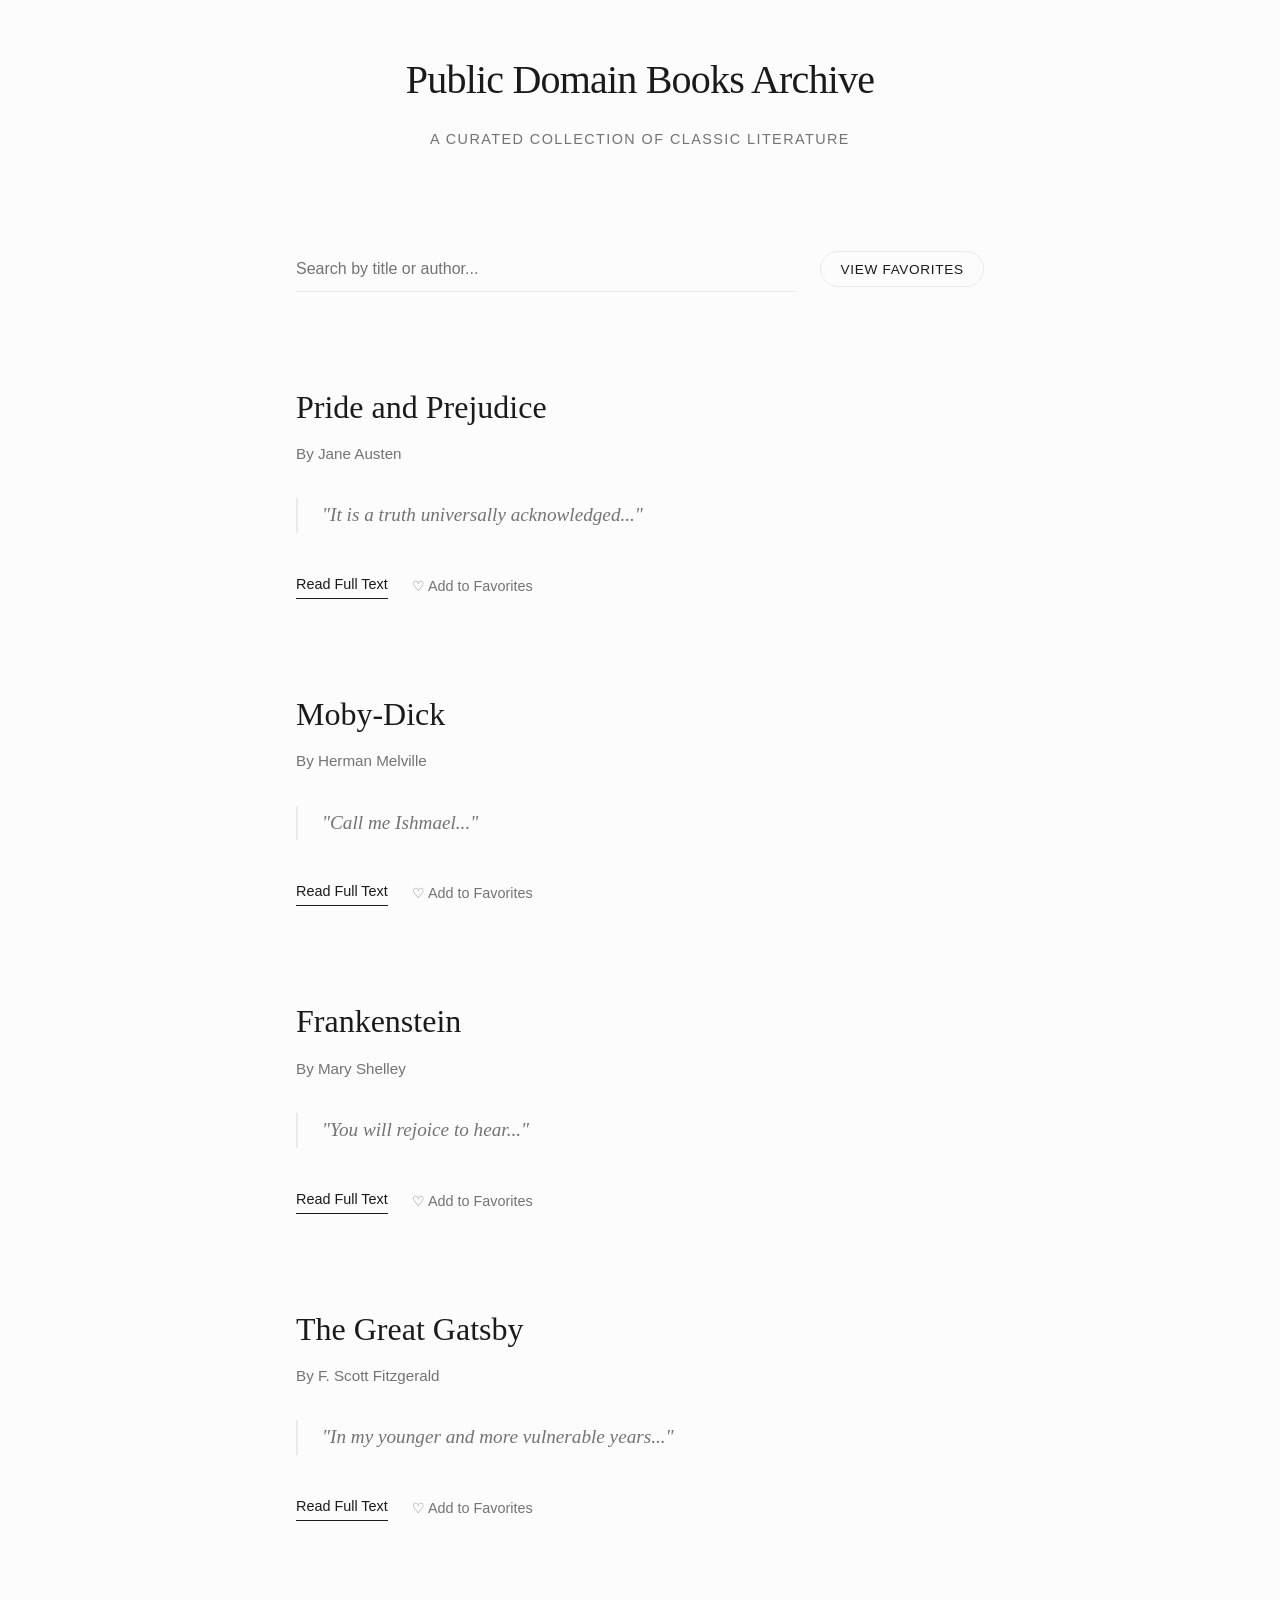
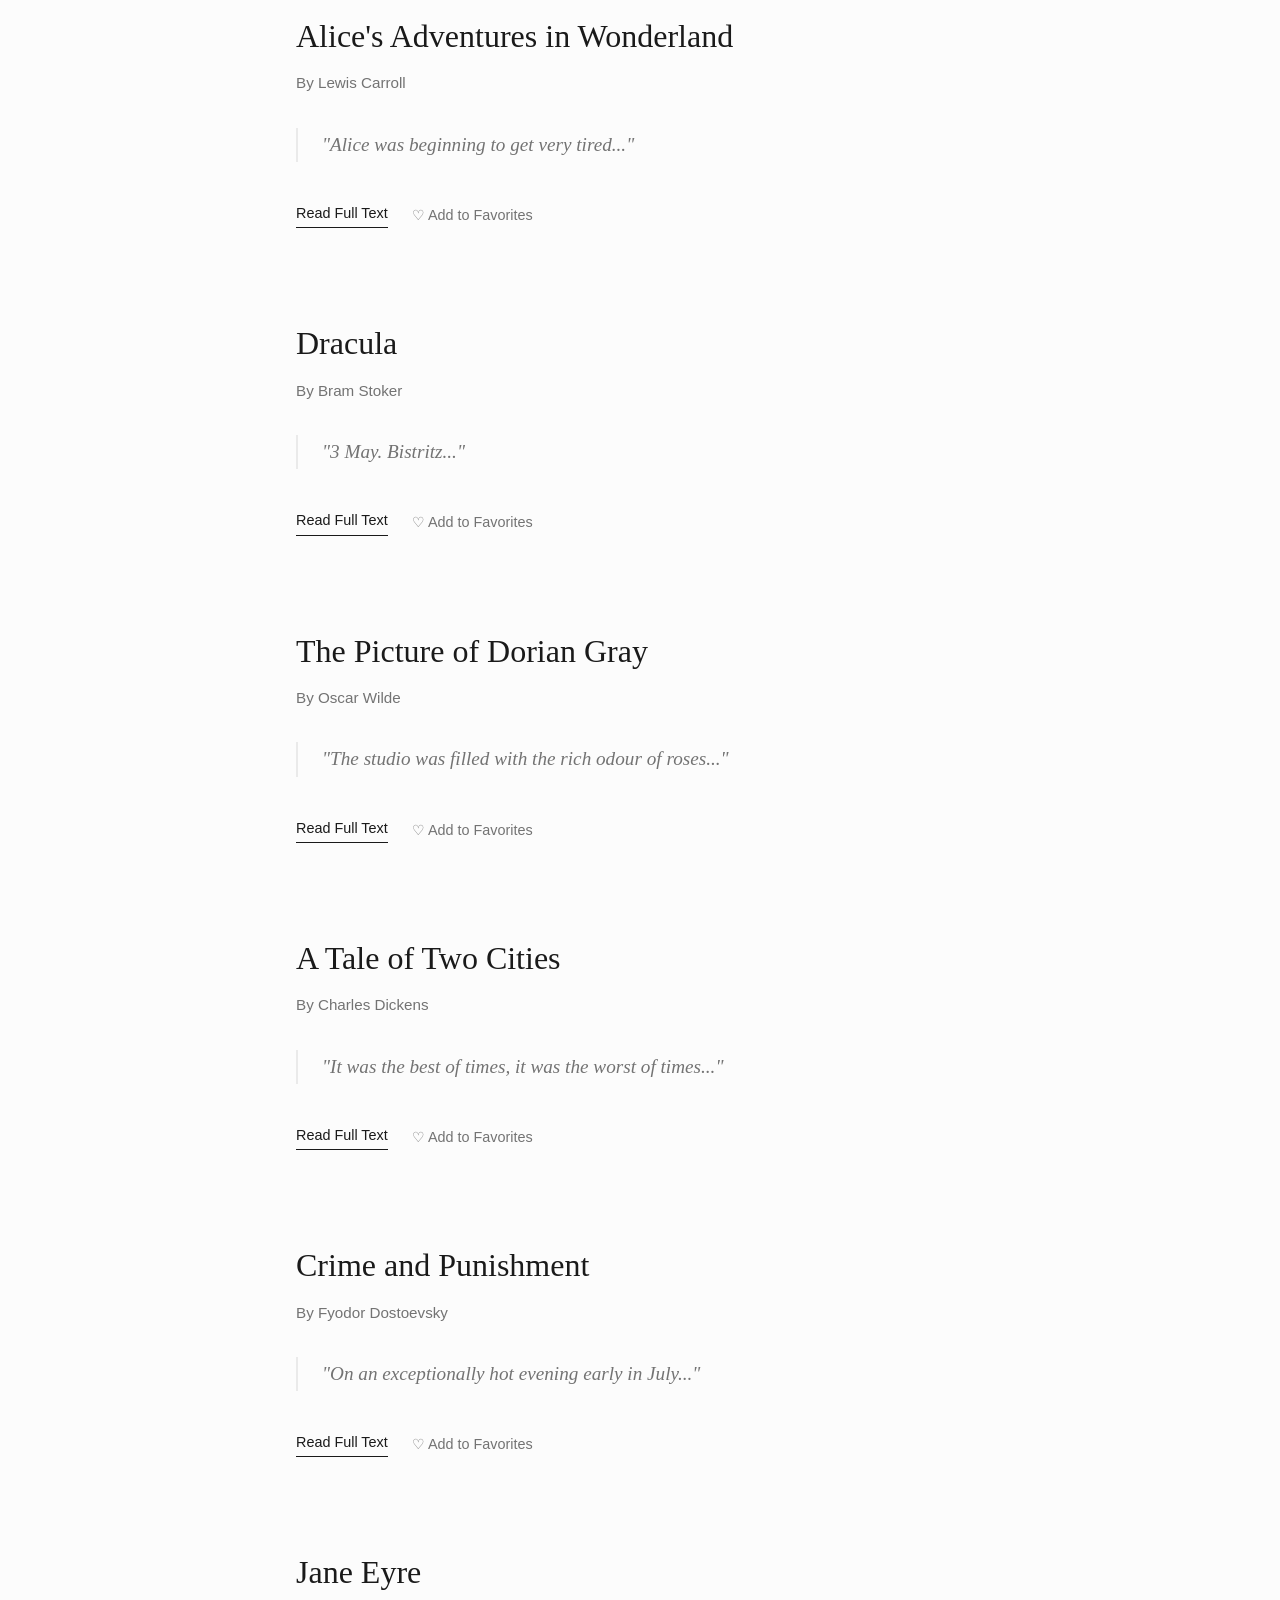
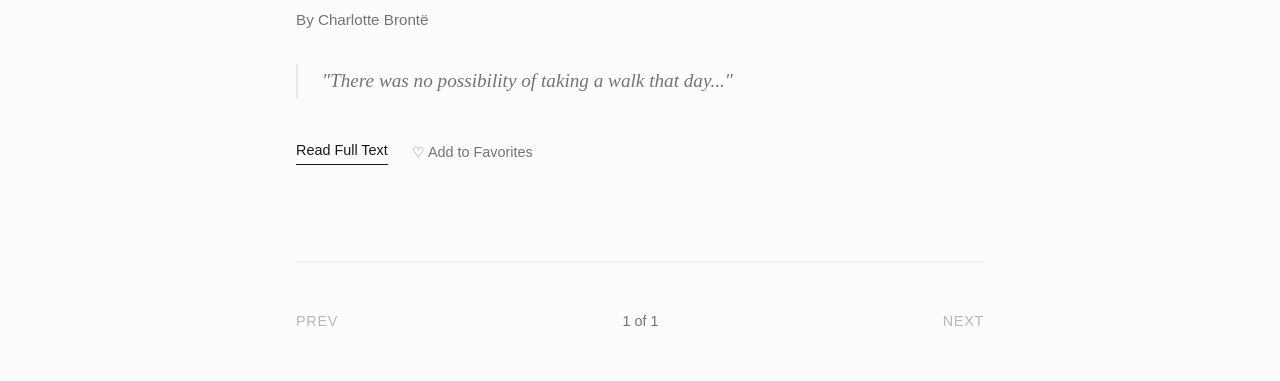
==== index.html @ 3e52eeb2 "update" ====
<!DOCTYPE html>
<html lang="en">

<head>
  <meta charset="UTF-8">
  <meta name="viewport" content="width=device-width, initial-scale=1.0">
  <title>Public Domain Books Archive</title>
  <style>
    /* --- CSS VARIABLES & MINIMALIST PALETTE --- */
    :root {
      --color-bg: #fcfcfc;
      --color-text: #1a1a1a;
      --color-text-muted: #737373;
      --color-accent: #8b0000;
      /* Minimalist deep crimson */
      --color-border: #eaeaea;

      --font-sans: -apple-system, BlinkMacSystemFont, "Segoe UI", Roboto, Helvetica, Arial, sans-serif;
      --font-serif: "Georgia", "Times New Roman", serif;

      --spacing-base: 1rem;
      --spacing-lg: 3rem;
      --spacing-xl: 6rem;
    }

    /* --- GLOBAL RESET & TYPOGRAPHY --- */
    * {
      box-sizing: border-box;
      margin: 0;
      padding: 0;
    }

    body {
      background-color: var(--color-bg);
      color: var(--color-text);
      font-family: var(--font-sans);
      line-height: 1.6;
      -webkit-font-smoothing: antialiased;
      -moz-osx-font-smoothing: grayscale;
    }

    /* --- LAYOUT & WHITESPACE --- */
    .container {
      max-width: 720px;
      margin: 0 auto;
      padding: var(--spacing-lg) var(--spacing-base);
    }

    /* --- HEADER --- */
    header {
      margin-bottom: var(--spacing-xl);
      text-align: center;
    }

    h1 {
      font-family: var(--font-serif);
      font-size: 2.5rem;
      font-weight: normal;
      letter-spacing: -0.02em;
      margin-bottom: var(--spacing-base);
    }

    .subtitle {
      font-size: 0.9rem;
      color: var(--color-text-muted);
      text-transform: uppercase;
      letter-spacing: 0.1em;
      padding: 0 1.4rem;
    }

    /* --- CONTROLS (SEARCH & FILTER) --- */
    .controls {
      display: flex;
      flex-direction: column;
      gap: 1.5rem;
      margin-bottom: var(--spacing-xl);
    }

    @media(min-width: 600px) {
      .controls {
        flex-direction: row;
        align-items: center;
        justify-content: space-between;
      }
    }

    .search-wrapper {
      flex-grow: 1;
      position: relative;
    }

    input[type="text"] {
      width: 100%;
      padding: 0.8rem 0;
      background: transparent;
      border: none;
      border-bottom: 1px solid var(--color-border);
      font-family: var(--font-sans);
      font-size: 1rem;
      color: var(--color-text);
      transition: border-color 0.3s ease;
    }

    input[type="text"]:focus {
      outline: none;
      border-bottom-color: var(--color-text);
    }

    input[type="text"]::placeholder {
      color: var(--color-text-muted);
    }

    .btn {
      background: transparent;
      border: 1px solid var(--color-border);
      padding: 0.6rem 1.2rem;
      font-family: var(--font-sans);
      font-size: 0.85rem;
      color: var(--color-text);
      cursor: pointer;
      border-radius: 40px;
      transition: all 0.3s ease;
      text-transform: uppercase;
      letter-spacing: 0.05em;
    }

    .btn:hover {
      border-color: var(--color-text);
    }

    .btn.active {
      background-color: var(--color-text);
      color: var(--color-bg);
      border-color: var(--color-text);
    }

    /* --- BOOK LIST --- */
    .book-list {
      display: flex;
      flex-direction: column;
      gap: var(--spacing-xl);
      /* Ample whitespace between items */
      min-height: 50vh;
    }

    .book-card {
      display: flex;
      flex-direction: column;
      gap: 1rem;
    }

    .book-title {
      font-family: var(--font-serif);
      font-size: 2rem;
      font-weight: normal;
      line-height: 1.2;
    }

    .book-author {
      font-size: 0.95rem;
      color: var(--color-text-muted);
    }

    .book-excerpt {
      font-family: var(--font-serif);
      font-size: 1.2rem;
      line-height: 1.8;
      color: var(--color-text-muted);
      font-style: italic;
      border-left: 2px solid var(--color-border);
      padding-left: 1.5rem;
      margin: 1rem 0;
    }

    .book-actions {
      display: flex;
      align-items: center;
      gap: 1.5rem;
      margin-top: 0.5rem;
    }

    .link-read {
      font-family: var(--font-sans);
      font-size: 0.9rem;
      color: var(--color-text);
      text-decoration: none;
      border-bottom: 1px solid var(--color-text);
      padding-bottom: 2px;
      transition: color 0.3s, border-color 0.3s;
    }

    .link-read:hover {
      color: var(--color-accent);
      border-color: var(--color-accent);
    }

    .btn-fav {
      background: none;
      border: none;
      font-size: 0.9rem;
      color: var(--color-text-muted);
      cursor: pointer;
      display: flex;
      align-items: center;
      gap: 0.4rem;
      transition: color 0.3s ease;
    }

    .btn-fav:hover {
      color: var(--color-text);
    }

    .btn-fav.favorited {
      color: var(--color-accent);
    }

    /* --- PAGINATION --- */
    .pagination {
      display: flex;
      justify-content: space-between;
      align-items: center;
      margin-top: var(--spacing-xl);
      padding-top: var(--spacing-lg);
      border-top: 1px solid var(--color-border);
      font-family: var(--font-sans);
      font-size: 0.9rem;
      color: var(--color-text-muted);
    }

    .pagination button {
      background: none;
      border: none;
      cursor: pointer;
      color: var(--color-text);
      font-size: 0.9rem;
      text-transform: uppercase;
      letter-spacing: 0.05em;
      transition: opacity 0.3s ease;
    }

    .pagination button:disabled {
      opacity: 0.3;
      cursor: not-allowed;
    }

    /* --- EMPTY STATE --- */
    .empty-state {
      text-align: center;
      font-family: var(--font-serif);
      font-size: 1.2rem;
      color: var(--color-text-muted);
      font-style: italic;
      padding: var(--spacing-lg) 0;
    }
  </style>
</head>

<body>

  <div class="container">
    <header>
      <h1>Public Domain Books Archive</h1>
      <div class="subtitle">A Curated Collection of Classic Literature</div>
    </header>

    <main>
      <div class="controls">
        <div class="search-wrapper">
          <input type="text" id="searchInput" placeholder="Search by title or author..." autocomplete="off">
        </div>
        <button id="toggleFavoritesBtn" class="btn">View Favorites</button>
      </div>

      <div id="bookList" class="book-list">
        <!-- Book content injected via JS -->
      </div>

      <div class="pagination">
        <button id="prevBtn" disabled>Prev</button>
        <span id="pageInfo">1 of 1</span>
        <button id="nextBtn">Next</button>
      </div>
    </main>
  </div>

  <script>
    fetch('data/books.json')
      .then(res => res.json())
      .then(booksData => {
        // everything that used to be inside init() goes here,
        // but now booksData comes from the fetch instead of being hardcoded
        filteredBooks = [...booksData];
        attachEventListeners(booksData);
        render(booksData);
      })
      .catch(() => {
        document.getElementById('bookList').innerHTML =
          '<p class="empty-state">Could not load books.</p>';
      });

    let filteredBooks = [];
    let currentPage = 1;
    const itemsPerPage = 10;
    let showOnlyFavorites = false;

    // favorites is now: [{ id: 1, addedAt: 1234567890 }, ...]
    let favorites = JSON.parse(localStorage.getItem('libraryFavorites')) || [];

    const bookListEl = document.getElementById('bookList');
    const searchInput = document.getElementById('searchInput');
    const toggleFavBtn = document.getElementById('toggleFavoritesBtn');
    const prevBtn = document.getElementById('prevBtn');
    const nextBtn = document.getElementById('nextBtn');
    const pageInfo = document.getElementById('pageInfo');

    function getFavoritesSortedByDate() {
      // Sort favorites array by addedAt descending (newest first)
      const sorted = [...favorites].sort((a, b) => b.addedAt - a.addedAt);
      // Return books in that order
      return sorted
        .map(fav => filteredBooks.find(book => book.id === fav.id))
        .filter(Boolean);
    }

    function isFavorited(id) {
      return favorites.some(f => f.id === id);
    }

    function render() {
      // When viewing favorites, use date-sorted order; otherwise use normal list
      const dataToRender = showOnlyFavorites ?
        getFavoritesSortedByDate() :
        filteredBooks;

      const totalPages = Math.max(1, Math.ceil(dataToRender.length / itemsPerPage));
      if (currentPage > totalPages) currentPage = totalPages;

      const startIndex = (currentPage - 1) * itemsPerPage;
      const currentBooks = dataToRender.slice(startIndex, startIndex + itemsPerPage);

      if (currentBooks.length === 0) {
        bookListEl.innerHTML = '<p class="empty-state">No books found.</p>';
      } else {
        bookListEl.innerHTML = currentBooks.map(book => {
          const isFav = isFavorited(book.id);
          return `
          <article class="book-card">
            <h2 class="book-title">${book.title}</h2>
            <div class="book-author">By ${book.author}</div>
            <p class="book-excerpt">"${book.excerpt}"</p>
            <div class="book-actions">
            <a href="reader.html?id=${book.id}" class="link-read">Read Full Text</a>
              <button class="btn-fav ${isFav ? 'favorited' : ''}" onclick="toggleFavorite(${book.id})">
                ${isFav ? '♥ Favorited' : '♡ Add to Favorites'}
              </button>
            </div>
          </article>
        `;
        }).join('');
      }

      pageInfo.textContent = `${currentPage} of ${totalPages}`;
      prevBtn.disabled = currentPage === 1;
      nextBtn.disabled = currentPage === totalPages || totalPages === 0;
    }

    window.toggleFavorite = function(id) {
      if (isFavorited(id)) {
        favorites = favorites.filter(f => f.id !== id);
      } else {
        favorites.push({ id, addedAt: Date.now() }); // ← timestamp saved here
      }
      localStorage.setItem('libraryFavorites', JSON.stringify(favorites));
      render();
    };

    function attachEventListeners() {
      searchInput.addEventListener('input', (e) => {
        const term = e.target.value.toLowerCase().trim();
        filteredBooks = booksData.filter(book =>
          book.title.toLowerCase().includes(term) ||
          book.author.toLowerCase().includes(term)
        );
        currentPage = 1;
        render();
      });

      toggleFavBtn.addEventListener('click', () => {
        showOnlyFavorites = !showOnlyFavorites;
        toggleFavBtn.classList.toggle('active', showOnlyFavorites);
        toggleFavBtn.textContent = showOnlyFavorites ? 'Show All Books' : 'View Favorites';
        currentPage = 1;
        render();
      });

      prevBtn.addEventListener('click', () => {
        if (currentPage > 1) {
          currentPage--;
          render();
          window.scrollTo({ top: 0, behavior: 'smooth' });
        }
      });

      nextBtn.addEventListener('click', () => {
        const dataToRender = showOnlyFavorites ?
          getFavoritesSortedByDate() :
          filteredBooks;
        const totalPages = Math.ceil(dataToRender.length / itemsPerPage);
        if (currentPage < totalPages) {
          currentPage++;
          render();
          window.scrollTo({ top: 0, behavior: 'smooth' });
        }
      });
    }
  </script>
</body>

</html>
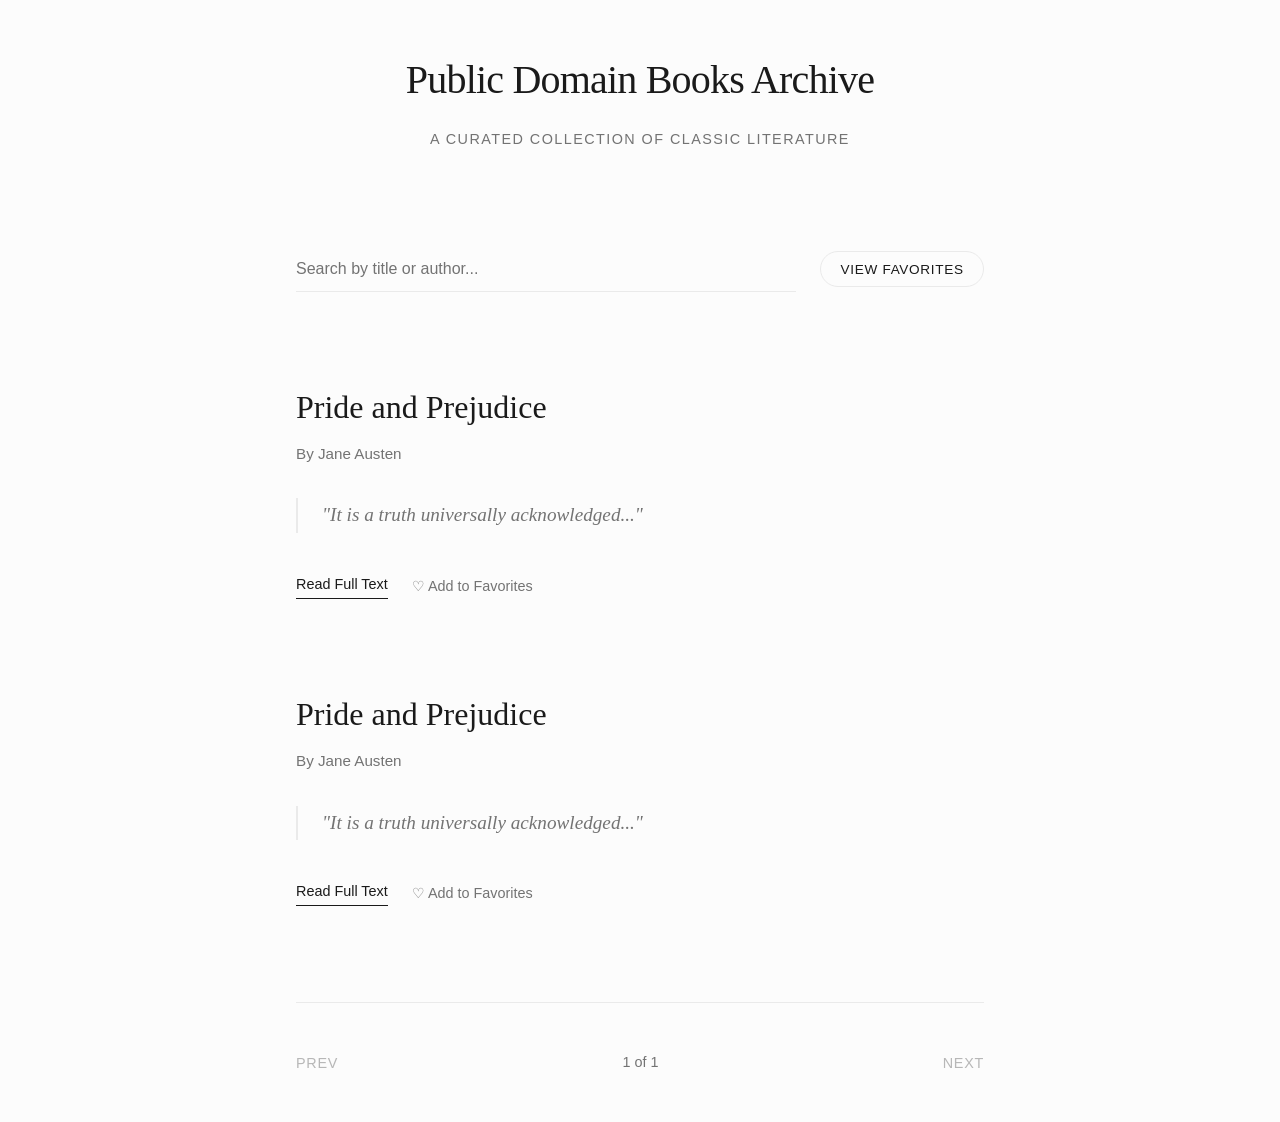
==== commit ea8d20b5: "update" ====
--- a/index.html
+++ b/index.html
@@ -374,7 +374,7 @@
       render();
     };
 
-    function attachEventListeners() {
+    function attachEventListeners(booksData) {
       searchInput.addEventListener('input', (e) => {
         const term = e.target.value.toLowerCase().trim();
         filteredBooks = booksData.filter(book =>
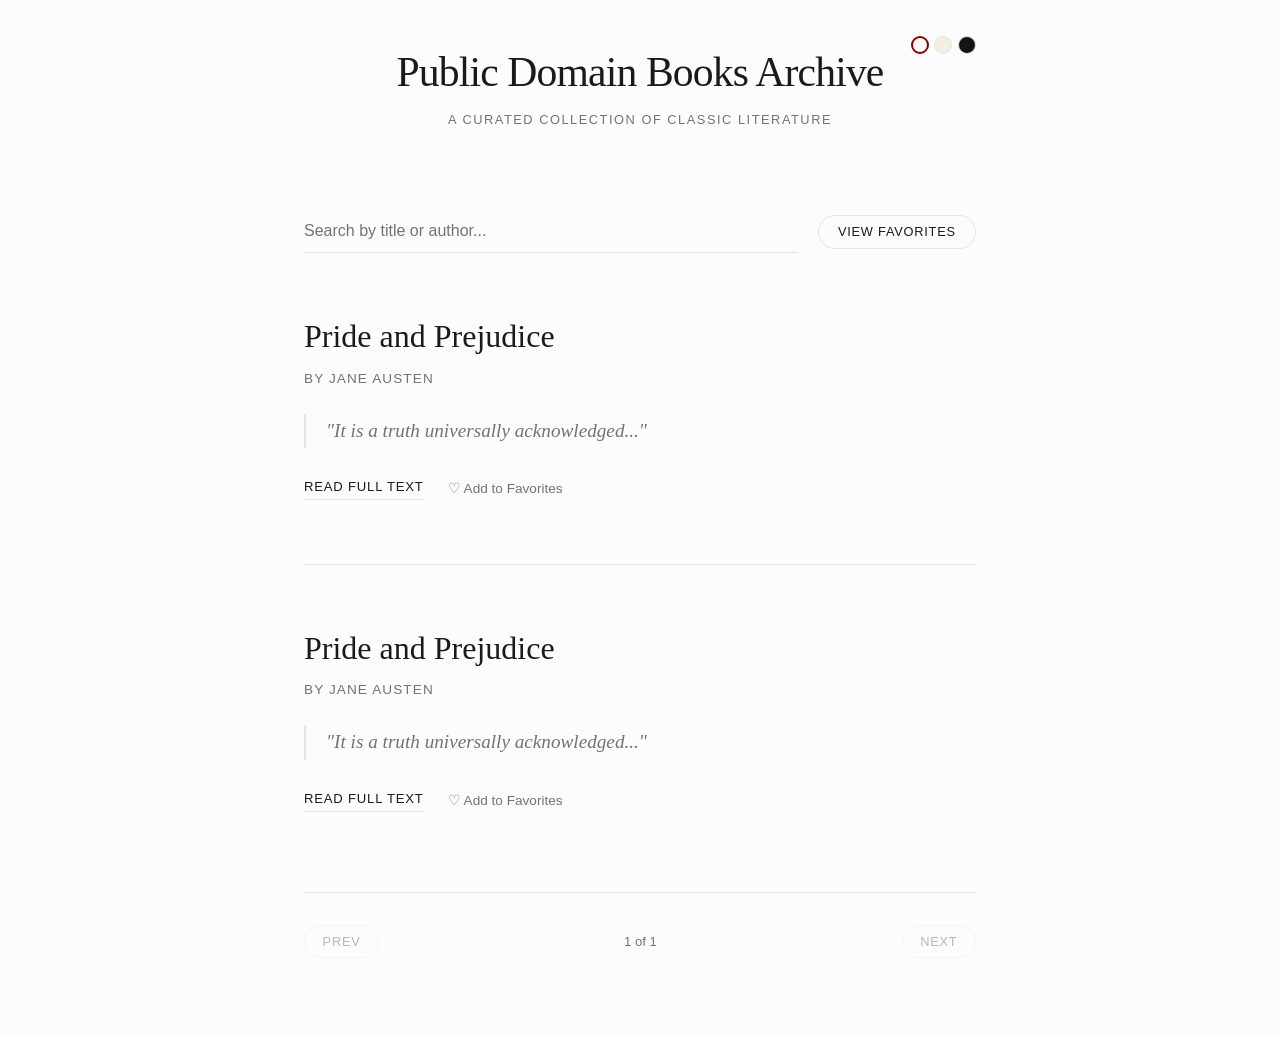
==== commit ef46503e: "update" ====
--- a/index.html
+++ b/index.html
@@ -1,82 +1,145 @@
 <!DOCTYPE html>
-<html lang="en">
+<html lang="en" data-theme="light">
 
 <head>
   <meta charset="UTF-8">
   <meta name="viewport" content="width=device-width, initial-scale=1.0">
   <title>Public Domain Books Archive</title>
   <style>
-    /* --- CSS VARIABLES & MINIMALIST PALETTE --- */
+    /* ─── CSS VARIABLES (mirrors reader.html exactly) ─── */
     :root {
-      --color-bg: #fcfcfc;
-      --color-text: #1a1a1a;
-      --color-text-muted: #737373;
-      --color-accent: #8b0000;
-      /* Minimalist deep crimson */
-      --color-border: #eaeaea;
-
-      --font-sans: -apple-system, BlinkMacSystemFont, "Segoe UI", Roboto, Helvetica, Arial, sans-serif;
-      --font-serif: "Georgia", "Times New Roman", serif;
-
-      --spacing-base: 1rem;
-      --spacing-lg: 3rem;
-      --spacing-xl: 6rem;
-    }
-
-    /* --- GLOBAL RESET & TYPOGRAPHY --- */
-    * {
+      --bg: #fcfcfc;
+      --surface: #f3f3f0;
+      --text: #1a1a1a;
+      --text-muted: #737373;
+      --border: #e4e4e0;
+      --accent: #8b0000;
+      --accent-soft: rgba(139, 0, 0, .08);
+      --shadow: rgba(0, 0, 0, .06);
+      --transition: .25s ease;
+    }
+
+    [data-theme="sepia"] {
+      --bg: #f5efe3;
+      --surface: #ede5d5;
+      --text: #3b2a1a;
+      --text-muted: #8a7060;
+      --border: #d8cdb8;
+      --accent: #7a4a1e;
+      --accent-soft: rgba(122, 74, 30, .08);
+      --shadow: rgba(0, 0, 0, .08);
+    }
+
+    [data-theme="dark"] {
+      --bg: #141414;
+      --surface: #1e1e1e;
+      --text: #ddd8cc;
+      --text-muted: #6e6e6e;
+      --border: #2a2a2a;
+      --accent: #c0392b;
+      --accent-soft: rgba(192, 57, 43, .1);
+      --shadow: rgba(0, 0, 0, .3);
+    }
+
+    /* ─── RESET ─── */
+    *,
+    *::before,
+    *::after {
       box-sizing: border-box;
       margin: 0;
       padding: 0;
     }
 
     body {
-      background-color: var(--color-bg);
-      color: var(--color-text);
-      font-family: var(--font-sans);
+      background-color: var(--bg);
+      color: var(--text);
+      font-family: -apple-system, BlinkMacSystemFont, "Segoe UI", Roboto, Helvetica, Arial, sans-serif;
       line-height: 1.6;
       -webkit-font-smoothing: antialiased;
       -moz-osx-font-smoothing: grayscale;
-    }
-
-    /* --- LAYOUT & WHITESPACE --- */
+      transition: background var(--transition), color var(--transition);
+      min-height: 100vh;
+    }
+
+    /* ─── LAYOUT ─── */
     .container {
       max-width: 720px;
       margin: 0 auto;
-      padding: var(--spacing-lg) var(--spacing-base);
-    }
-
-    /* --- HEADER --- */
+      padding: 3rem 1.5rem 5rem;
+    }
+
+    /* ─── HEADER ─── */
     header {
-      margin-bottom: var(--spacing-xl);
+      margin-bottom: 5rem;
       text-align: center;
+      position: relative;
     }
 
     h1 {
-      font-family: var(--font-serif);
-      font-size: 2.5rem;
-      font-weight: normal;
+      font-family: Georgia, serif;
+      font-size: 2.6rem;
+      font-weight: 400;
       letter-spacing: -0.02em;
-      margin-bottom: var(--spacing-base);
+      margin-bottom: 0.75rem;
+      color: var(--text);
+      line-height: 1.2;
     }
 
     .subtitle {
-      font-size: 0.9rem;
-      color: var(--color-text-muted);
+      font-size: 0.8rem;
+      color: var(--text-muted);
       text-transform: uppercase;
-      letter-spacing: 0.1em;
-      padding: 0 1.4rem;
-    }
-
-    /* --- CONTROLS (SEARCH & FILTER) --- */
+      letter-spacing: 0.12em;
+    }
+
+    /* ─── THEME TOGGLE ─── */
+    .theme-toggle {
+      position: absolute;
+      top: -15%;
+      right: 0;
+      display: flex;
+      gap: 0.35rem;
+    }
+
+    .theme-dot {
+      width: 18px;
+      height: 18px;
+      border-radius: 50%;
+      border: 1.5px solid var(--border);
+      cursor: pointer;
+      transition: border-color .2s, transform .2s;
+    }
+
+    .theme-dot:hover {
+      transform: scale(1.2);
+    }
+
+    .theme-dot[data-t="light"] {
+      background: #fcfcfc;
+    }
+
+    .theme-dot[data-t="sepia"] {
+      background: #f5efe3;
+    }
+
+    .theme-dot[data-t="dark"] {
+      background: #141414;
+    }
+
+    .theme-dot.active {
+      border-color: var(--accent);
+      border-width: 2px;
+    }
+
+    /* ─── CONTROLS ─── */
     .controls {
       display: flex;
       flex-direction: column;
-      gap: 1.5rem;
-      margin-bottom: var(--spacing-xl);
-    }
-
-    @media(min-width: 600px) {
+      gap: 1.25rem;
+      margin-bottom: 4rem;
+    }
+
+    @media (min-width: 600px) {
       .controls {
         flex-direction: row;
         align-items: center;
@@ -86,156 +149,176 @@
 
     .search-wrapper {
       flex-grow: 1;
-      position: relative;
     }
 
     input[type="text"] {
       width: 100%;
-      padding: 0.8rem 0;
+      padding: 0.75rem 0;
       background: transparent;
       border: none;
-      border-bottom: 1px solid var(--color-border);
-      font-family: var(--font-sans);
+      border-bottom: 1px solid var(--border);
+      font-family: inherit;
       font-size: 1rem;
-      color: var(--color-text);
-      transition: border-color 0.3s ease;
+      color: var(--text);
+      transition: border-color var(--transition);
     }
 
     input[type="text"]:focus {
       outline: none;
-      border-bottom-color: var(--color-text);
+      border-bottom-color: var(--text);
     }
 
     input[type="text"]::placeholder {
-      color: var(--color-text-muted);
+      color: var(--text-muted);
     }
 
     .btn {
       background: transparent;
-      border: 1px solid var(--color-border);
-      padding: 0.6rem 1.2rem;
-      font-family: var(--font-sans);
-      font-size: 0.85rem;
-      color: var(--color-text);
+      border: 1px solid var(--border);
+      padding: 0.55rem 1.2rem;
+      font-family: inherit;
+      font-size: 0.8rem;
+      color: var(--text);
       cursor: pointer;
       border-radius: 40px;
-      transition: all 0.3s ease;
+      transition: all var(--transition);
       text-transform: uppercase;
-      letter-spacing: 0.05em;
+      letter-spacing: 0.06em;
+      white-space: nowrap;
+      flex-shrink: 0;
     }
 
     .btn:hover {
-      border-color: var(--color-text);
+      border-color: var(--text);
     }
 
     .btn.active {
-      background-color: var(--color-text);
-      color: var(--color-bg);
-      border-color: var(--color-text);
-    }
-
-    /* --- BOOK LIST --- */
+      background-color: var(--text);
+      color: var(--bg);
+      border-color: var(--text);
+    }
+
+    /* ─── BOOK LIST ─── */
     .book-list {
       display: flex;
       flex-direction: column;
-      gap: var(--spacing-xl);
-      /* Ample whitespace between items */
+      gap: 4rem;
       min-height: 50vh;
     }
 
     .book-card {
       display: flex;
       flex-direction: column;
-      gap: 1rem;
+      gap: 0.75rem;
     }
 
     .book-title {
-      font-family: var(--font-serif);
+      font-family: Georgia, serif;
       font-size: 2rem;
-      font-weight: normal;
+      font-weight: 400;
       line-height: 1.2;
+      color: var(--text);
     }
 
     .book-author {
-      font-size: 0.95rem;
-      color: var(--color-text-muted);
+      font-size: 0.85rem;
+      color: var(--text-muted);
+      text-transform: uppercase;
+      letter-spacing: 0.08em;
     }
 
     .book-excerpt {
-      font-family: var(--font-serif);
+      font-family: Georgia, serif;
       font-size: 1.2rem;
       line-height: 1.8;
-      color: var(--color-text-muted);
+      color: var(--text-muted);
       font-style: italic;
-      border-left: 2px solid var(--color-border);
-      padding-left: 1.5rem;
-      margin: 1rem 0;
+      border-left: 2px solid var(--border);
+      padding-left: 1.25rem;
+      margin: 0.75rem 0;
+      transition: border-color var(--transition);
     }
 
     .book-actions {
       display: flex;
       align-items: center;
       gap: 1.5rem;
-      margin-top: 0.5rem;
+      margin-top: 0.25rem;
     }
 
     .link-read {
-      font-family: var(--font-sans);
-      font-size: 0.9rem;
-      color: var(--color-text);
+      font-size: 0.82rem;
+      color: var(--text);
       text-decoration: none;
-      border-bottom: 1px solid var(--color-text);
+      border-bottom: 1px solid var(--border);
       padding-bottom: 2px;
-      transition: color 0.3s, border-color 0.3s;
+      text-transform: uppercase;
+      letter-spacing: 0.06em;
+      transition: color var(--transition), border-color var(--transition);
     }
 
     .link-read:hover {
-      color: var(--color-accent);
-      border-color: var(--color-accent);
+      color: var(--accent);
+      border-color: var(--accent);
     }
 
     .btn-fav {
       background: none;
       border: none;
-      font-size: 0.9rem;
-      color: var(--color-text-muted);
+      font-size: 0.85rem;
+      color: var(--text-muted);
       cursor: pointer;
       display: flex;
       align-items: center;
       gap: 0.4rem;
-      transition: color 0.3s ease;
+      transition: color var(--transition);
+      padding: 0;
+      font-family: inherit;
     }
 
     .btn-fav:hover {
-      color: var(--color-text);
+      color: var(--text);
     }
 
     .btn-fav.favorited {
-      color: var(--color-accent);
-    }
-
-    /* --- PAGINATION --- */
+      color: var(--accent);
+    }
+
+    /* ─── DIVIDER between cards ─── */
+    .book-card+.book-card {
+      padding-top: 4rem;
+      border-top: 1px solid var(--border);
+    }
+
+    /* ─── PAGINATION ─── */
     .pagination {
       display: flex;
       justify-content: space-between;
       align-items: center;
-      margin-top: var(--spacing-xl);
-      padding-top: var(--spacing-lg);
-      border-top: 1px solid var(--color-border);
-      font-family: var(--font-sans);
-      font-size: 0.9rem;
-      color: var(--color-text-muted);
+      margin-top: 5rem;
+      padding-top: 2rem;
+      border-top: 1px solid var(--border);
+      font-size: 0.82rem;
+      color: var(--text-muted);
+      transition: border-color var(--transition);
     }
 
     .pagination button {
       background: none;
-      border: none;
+      border: 1px solid var(--border);
+      border-radius: 40px;
+      padding: 0.5rem 1.1rem;
       cursor: pointer;
-      color: var(--color-text);
-      font-size: 0.9rem;
+      color: var(--text);
+      font-size: 0.8rem;
+      font-family: inherit;
       text-transform: uppercase;
-      letter-spacing: 0.05em;
-      transition: opacity 0.3s ease;
+      letter-spacing: 0.06em;
+      transition: border-color var(--transition), opacity var(--transition);
+    }
+
+    .pagination button:hover:not(:disabled) {
+      border-color: var(--text);
     }
 
     .pagination button:disabled {
@@ -243,14 +326,14 @@
       cursor: not-allowed;
     }
 
-    /* --- EMPTY STATE --- */
+    /* ─── EMPTY STATE ─── */
     .empty-state {
       text-align: center;
-      font-family: var(--font-serif);
+      font-family: Georgia, serif;
       font-size: 1.2rem;
-      color: var(--color-text-muted);
+      color: var(--text-muted);
       font-style: italic;
-      padding: var(--spacing-lg) 0;
+      padding: 3rem 0;
     }
   </style>
 </head>
@@ -259,6 +342,12 @@
 
   <div class="container">
     <header>
+      <!-- Theme toggle dots — same themes as reader.html -->
+      <div class="theme-toggle">
+        <button class="theme-dot" data-t="light" title="Light theme"></button>
+        <button class="theme-dot" data-t="sepia" title="Sepia theme"></button>
+        <button class="theme-dot" data-t="dark" title="Dark theme"></button>
+      </div>
       <h1>Public Domain Books Archive</h1>
       <div class="subtitle">A Curated Collection of Classic Literature</div>
     </header>
@@ -272,7 +361,7 @@
       </div>
 
       <div id="bookList" class="book-list">
-        <!-- Book content injected via JS -->
+        <!-- Books injected via JS -->
       </div>
 
       <div class="pagination">
@@ -284,14 +373,36 @@
   </div>
 
   <script>
+    // ─── THEME (shared with reader.html via same localStorage key) ───────────
+    const PREFS_KEY = 'reader_prefs';
+    const html = document.documentElement;
+
+    function loadTheme() {
+      const saved = JSON.parse(localStorage.getItem(PREFS_KEY) || '{}');
+      const theme = saved.theme || 'light';
+      html.setAttribute('data-theme', theme);
+      document.querySelectorAll('.theme-dot').forEach(d =>
+        d.classList.toggle('active', d.dataset.t === theme));
+    }
+
+    document.querySelectorAll('.theme-dot').forEach(btn => {
+      btn.addEventListener('click', () => {
+        const saved = JSON.parse(localStorage.getItem(PREFS_KEY) || '{}');
+        saved.theme = btn.dataset.t;
+        localStorage.setItem(PREFS_KEY, JSON.stringify(saved));
+        loadTheme();
+      });
+    });
+
+    loadTheme();
+
+    // ─── BOOKS DATA ──────────────────────────────────────────────────────────
     fetch('data/books.json')
       .then(res => res.json())
       .then(booksData => {
-        // everything that used to be inside init() goes here,
-        // but now booksData comes from the fetch instead of being hardcoded
         filteredBooks = [...booksData];
         attachEventListeners(booksData);
-        render(booksData);
+        render();
       })
       .catch(() => {
         document.getElementById('bookList').innerHTML =
@@ -302,8 +413,6 @@
     let currentPage = 1;
     const itemsPerPage = 10;
     let showOnlyFavorites = false;
-
-    // favorites is now: [{ id: 1, addedAt: 1234567890 }, ...]
     let favorites = JSON.parse(localStorage.getItem('libraryFavorites')) || [];
 
     const bookListEl = document.getElementById('bookList');
@@ -314,10 +423,8 @@
     const pageInfo = document.getElementById('pageInfo');
 
     function getFavoritesSortedByDate() {
-      // Sort favorites array by addedAt descending (newest first)
-      const sorted = [...favorites].sort((a, b) => b.addedAt - a.addedAt);
-      // Return books in that order
-      return sorted
+      return [...favorites]
+        .sort((a, b) => b.addedAt - a.addedAt)
         .map(fav => filteredBooks.find(book => book.id === fav.id))
         .filter(Boolean);
     }
@@ -327,11 +434,7 @@
     }
 
     function render() {
-      // When viewing favorites, use date-sorted order; otherwise use normal list
-      const dataToRender = showOnlyFavorites ?
-        getFavoritesSortedByDate() :
-        filteredBooks;
-
+      const dataToRender = showOnlyFavorites ? getFavoritesSortedByDate() : filteredBooks;
       const totalPages = Math.max(1, Math.ceil(dataToRender.length / itemsPerPage));
       if (currentPage > totalPages) currentPage = totalPages;
 
@@ -344,18 +447,18 @@
         bookListEl.innerHTML = currentBooks.map(book => {
           const isFav = isFavorited(book.id);
           return `
-          <article class="book-card">
-            <h2 class="book-title">${book.title}</h2>
-            <div class="book-author">By ${book.author}</div>
-            <p class="book-excerpt">"${book.excerpt}"</p>
-            <div class="book-actions">
-            <a href="reader.html?id=${book.id}" class="link-read">Read Full Text</a>
-              <button class="btn-fav ${isFav ? 'favorited' : ''}" onclick="toggleFavorite(${book.id})">
-                ${isFav ? '♥ Favorited' : '♡ Add to Favorites'}
-              </button>
-            </div>
-          </article>
-        `;
+            <article class="book-card">
+              <h2 class="book-title">${book.title}</h2>
+              <div class="book-author">By ${book.author}</div>
+              <p class="book-excerpt">"${book.excerpt}"</p>
+              <div class="book-actions">
+                <a href="reader.html?id=${book.id}" class="link-read">Read Full Text</a>
+                <button class="btn-fav ${isFav ? 'favorited' : ''}" onclick="toggleFavorite(${book.id})">
+                  ${isFav ? '♥ Favorited' : '♡ Add to Favorites'}
+                </button>
+              </div>
+            </article>
+          `;
         }).join('');
       }
 
@@ -368,7 +471,7 @@
       if (isFavorited(id)) {
         favorites = favorites.filter(f => f.id !== id);
       } else {
-        favorites.push({ id, addedAt: Date.now() }); // ← timestamp saved here
+        favorites.push({ id, addedAt: Date.now() });
       }
       localStorage.setItem('libraryFavorites', JSON.stringify(favorites));
       render();
@@ -402,9 +505,7 @@
       });
 
       nextBtn.addEventListener('click', () => {
-        const dataToRender = showOnlyFavorites ?
-          getFavoritesSortedByDate() :
-          filteredBooks;
+        const dataToRender = showOnlyFavorites ? getFavoritesSortedByDate() : filteredBooks;
         const totalPages = Math.ceil(dataToRender.length / itemsPerPage);
         if (currentPage < totalPages) {
           currentPage++;
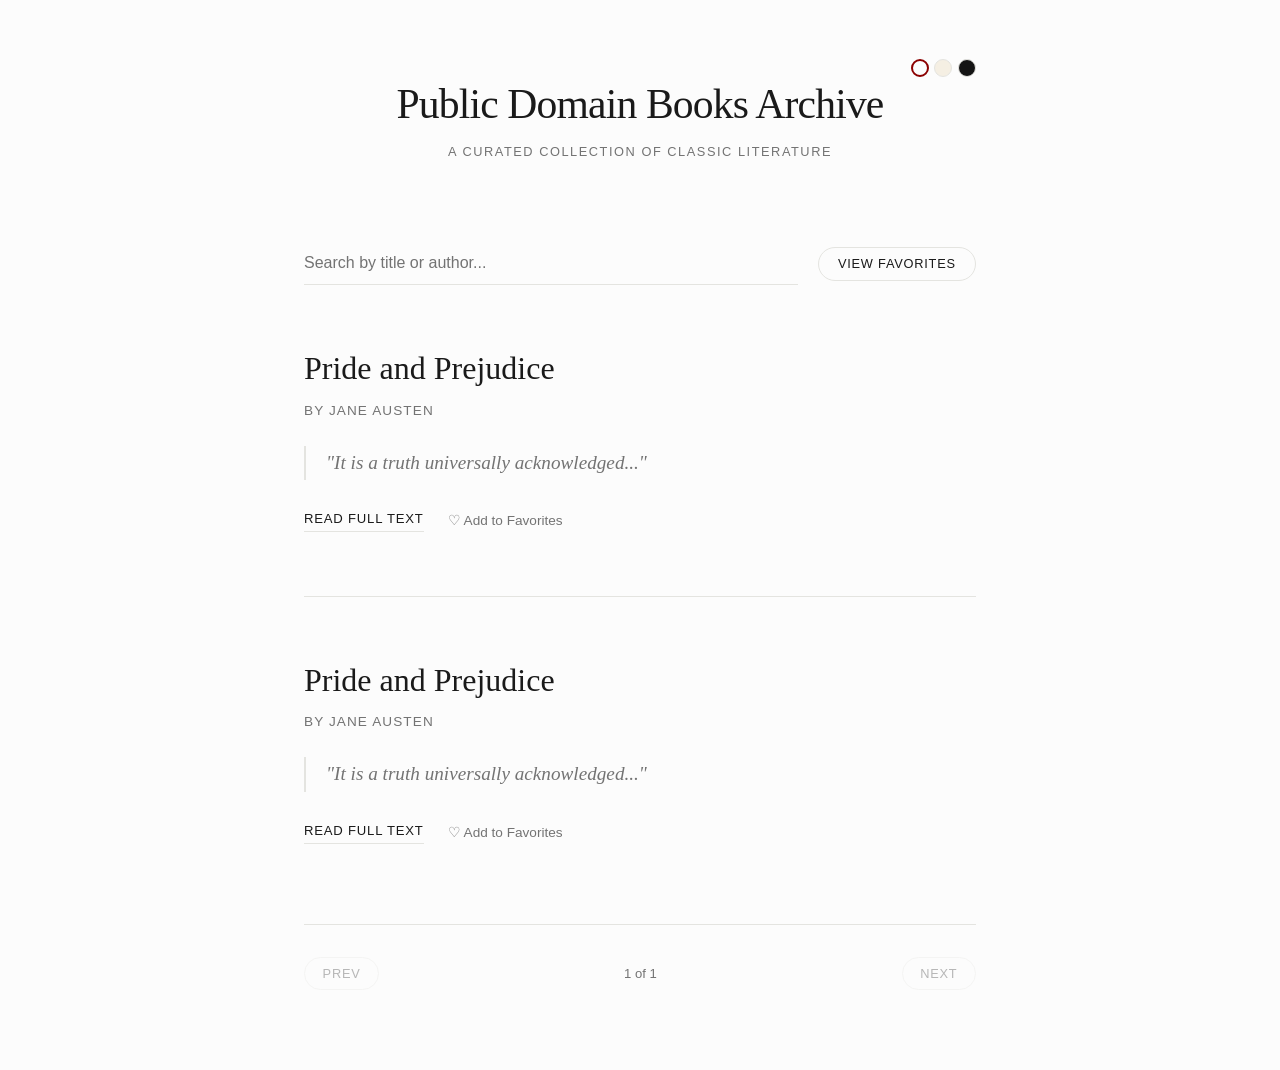
==== commit e91af0c3: "update" ====
--- a/index.html
+++ b/index.html
@@ -65,7 +65,7 @@
     .container {
       max-width: 720px;
       margin: 0 auto;
-      padding: 3rem 1.5rem 5rem;
+      padding: 5rem 1.5rem 5rem;
     }
 
     /* ─── HEADER ─── */
@@ -86,6 +86,7 @@
     }
 
     .subtitle {
+      padding: 0 1.5rem;
       font-size: 0.8rem;
       color: var(--text-muted);
       text-transform: uppercase;
@@ -95,7 +96,7 @@
     /* ─── THEME TOGGLE ─── */
     .theme-toggle {
       position: absolute;
-      top: -15%;
+      top: -25%;
       right: 0;
       display: flex;
       gap: 0.35rem;
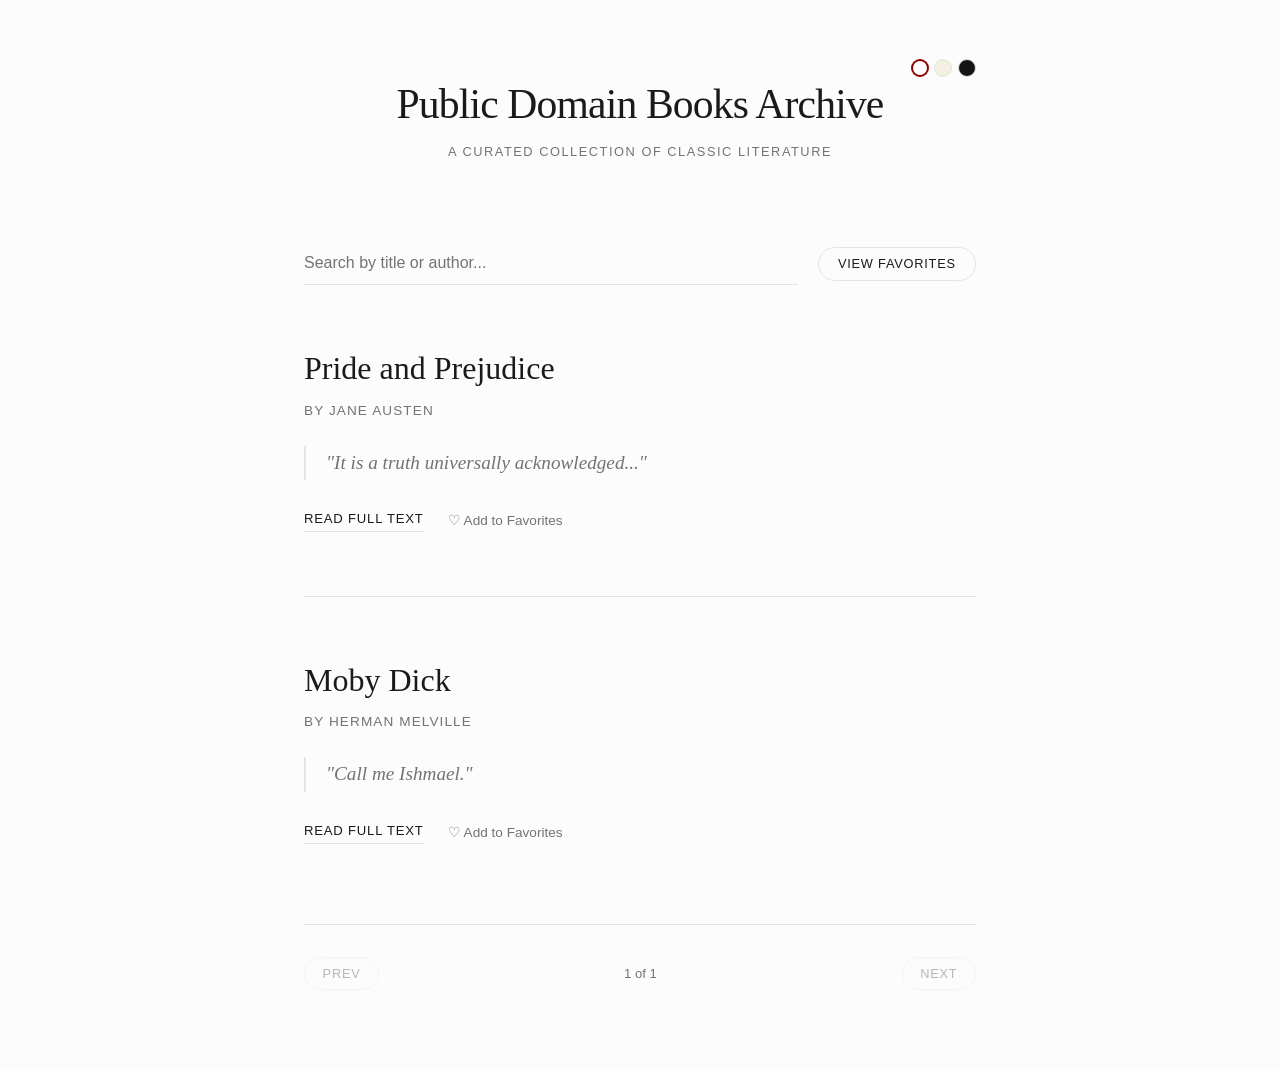
==== commit 9fbef6c0: "update" ====
--- a/index.html
+++ b/index.html
@@ -4,7 +4,7 @@
 <head>
   <meta charset="UTF-8">
   <meta name="viewport" content="width=device-width, initial-scale=1.0">
-  <title>Public Domain Books Archive</title>
+  <title>Public Domain Books Archive | Collection of Classic Literature</title>
   <style>
     /* ─── CSS VARIABLES (mirrors reader.html exactly) ─── */
     :root {
@@ -204,7 +204,6 @@
       display: flex;
       flex-direction: column;
       gap: 4rem;
-      min-height: 50vh;
     }
 
     .book-card {
@@ -454,7 +453,7 @@
               <p class="book-excerpt">"${book.excerpt}"</p>
               <div class="book-actions">
                 <a href="reader.html?id=${book.id}" class="link-read">Read Full Text</a>
-                <button class="btn-fav ${isFav ? 'favorited' : ''}" onclick="toggleFavorite(${book.id})">
+                <button class="btn-fav ${isFav ? 'favorited' : ''}" onclick="toggleFavorite('${book.id}')">
                   ${isFav ? '♥ Favorited' : '♡ Add to Favorites'}
                 </button>
               </div>
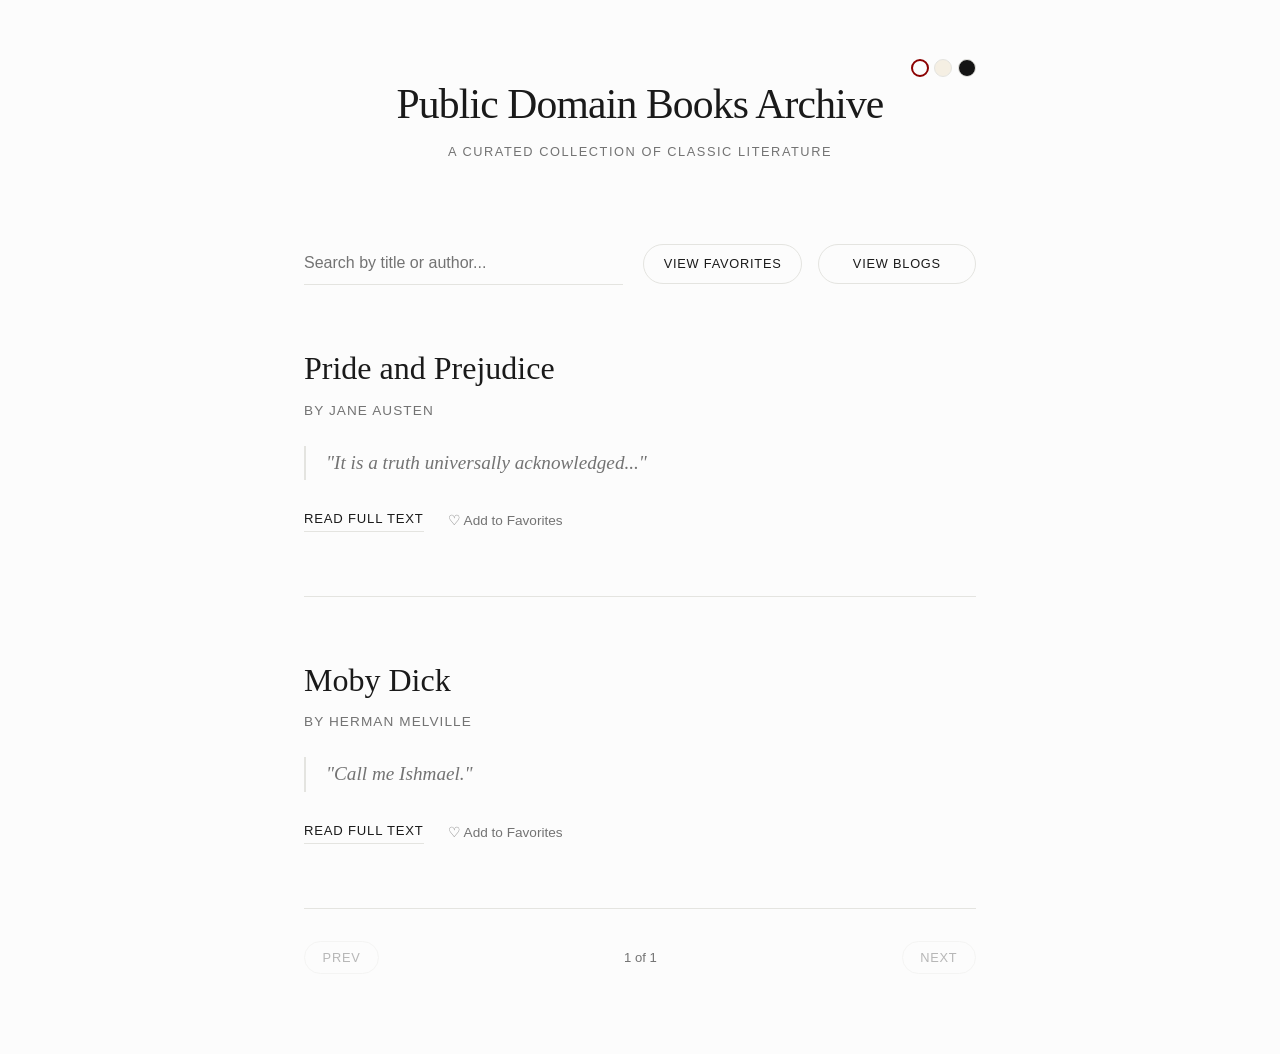
==== commit f01588c1: "update" ====
--- a/index.html
+++ b/index.html
@@ -173,7 +173,14 @@
       color: var(--text-muted);
     }
 
+    .action-wrapper {
+      display: grid;
+      grid-template-columns: 1fr 1fr;
+      gap: 1rem;
+    }
+
     .btn {
+      width: 100%;
       background: transparent;
       border: 1px solid var(--border);
       padding: 0.55rem 1.2rem;
@@ -295,7 +302,7 @@
       display: flex;
       justify-content: space-between;
       align-items: center;
-      margin-top: 5rem;
+      margin-top: 4rem;
       padding-top: 2rem;
       border-top: 1px solid var(--border);
       font-size: 0.82rem;
@@ -357,7 +364,10 @@
         <div class="search-wrapper">
           <input type="text" id="searchInput" placeholder="Search by title or author..." autocomplete="off">
         </div>
-        <button id="toggleFavoritesBtn" class="btn">View Favorites</button>
+        <div class="action-wrapper">
+          <button id="toggleFavoritesBtn" class="btn">View Favorites</button>
+          <a href="blog.html" class="btn" style="text-decoration: none; text-align: center">View Blogs</a>
+        </div>
       </div>
 
       <div id="bookList" class="book-list">
@@ -397,7 +407,7 @@
     loadTheme();
 
     // ─── BOOKS DATA ──────────────────────────────────────────────────────────
-    fetch('data/books.json')
+    fetch('book-data/books.json')
       .then(res => res.json())
       .then(booksData => {
         filteredBooks = [...booksData];
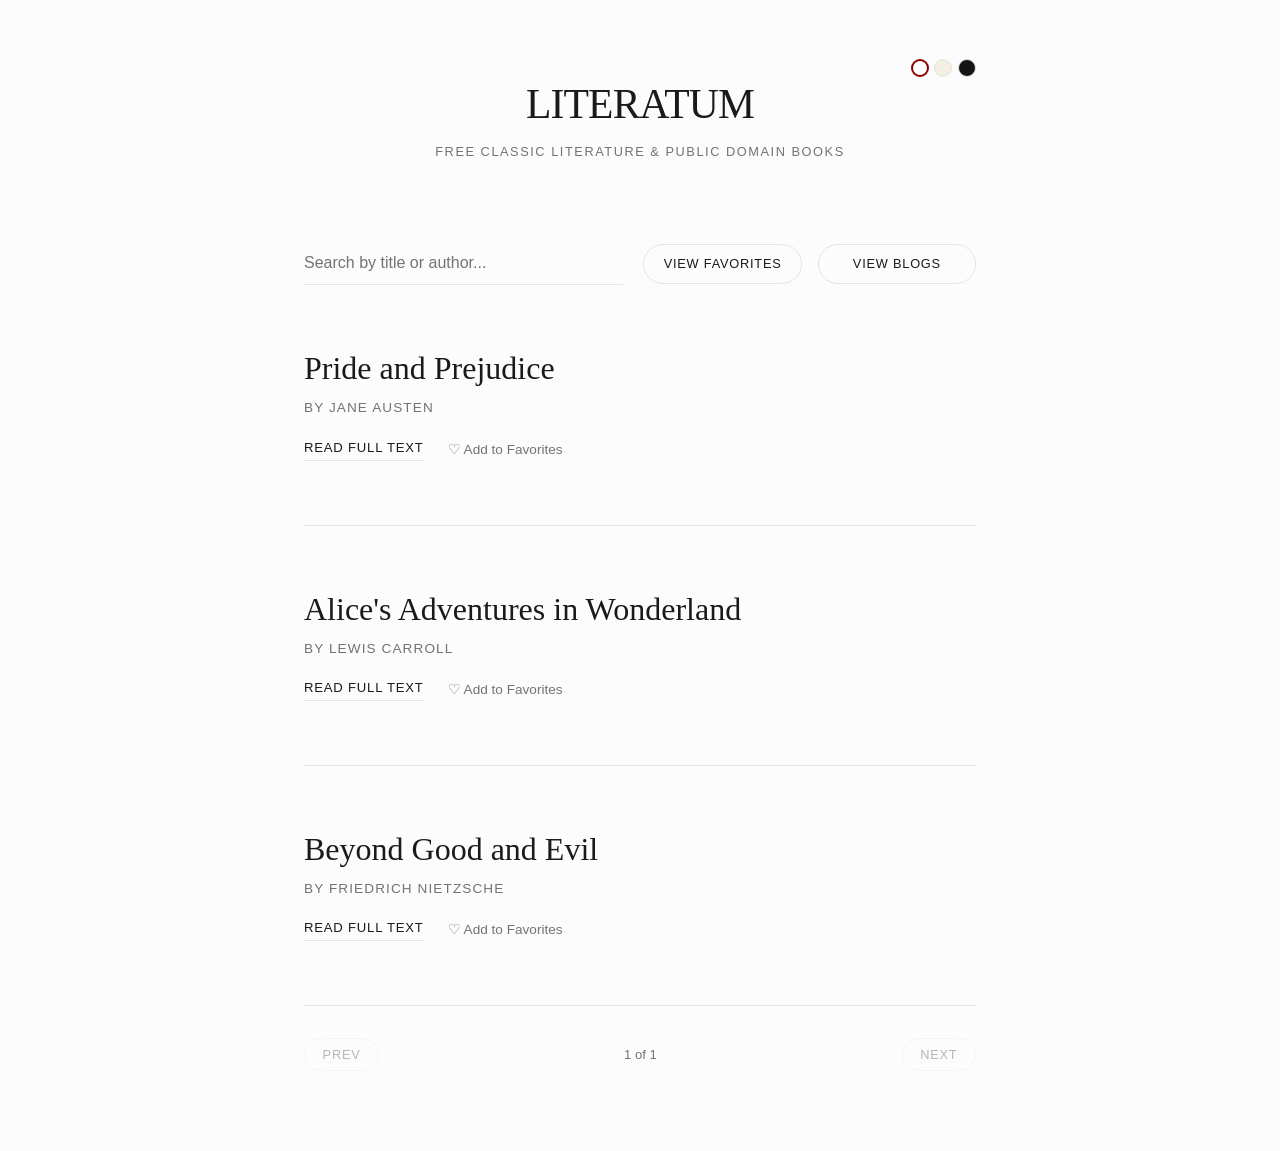
==== commit 852fa311: "update" ====
--- a/index.html
+++ b/index.html
@@ -4,527 +4,124 @@
 <head>
   <meta charset="UTF-8">
   <meta name="viewport" content="width=device-width, initial-scale=1.0">
-  <title>Public Domain Books Archive | Collection of Classic Literature</title>
-  <style>
-    /* ─── CSS VARIABLES (mirrors reader.html exactly) ─── */
-    :root {
-      --bg: #fcfcfc;
-      --surface: #f3f3f0;
-      --text: #1a1a1a;
-      --text-muted: #737373;
-      --border: #e4e4e0;
-      --accent: #8b0000;
-      --accent-soft: rgba(139, 0, 0, .08);
-      --shadow: rgba(0, 0, 0, .06);
-      --transition: .25s ease;
+
+  <!-- ─── PRIMARY SEO ─── -->
+  <title>Literatum — Free Classic Literature &amp; Public Domain Books</title>
+  <meta name="description" content="Literatum is a curated archive of free public domain books. Read classic literature from authors like Jane Austen, Charles Dickens, and Mark Twain — no account required.">
+  <meta name="keywords" content="public domain books, free classic literature, read books online, gutenberg, classic novels, free ebooks">
+  <meta name="author" content="Literatum">
+  <meta name="robots" content="index, follow">
+  <link rel="canonical" href="https://yourdomain.com/">
+
+  <!-- ─── OPEN GRAPH (Facebook, LinkedIn, WhatsApp) ─── -->
+  <meta property="og:type" content="website">
+  <meta property="og:site_name" content="Literatum">
+  <meta property="og:title" content="Literatum — Free Classic Literature &amp; Public Domain Books">
+  <meta property="og:description" content="A curated archive of timeless books, free to read. No sign-up, no paywalls — just great literature.">
+  <meta property="og:url" content="https://yourdomain.com/">
+  <meta property="og:image" content="https://yourdomain.com/og-image.png">
+  <meta property="og:image:width" content="1200">
+  <meta property="og:image:height" content="630">
+  <meta property="og:locale" content="en_US">
+
+  <!-- ─── TWITTER CARD ─── -->
+  <meta name="twitter:card" content="summary_large_image">
+  <meta name="twitter:title" content="Literatum — Free Classic Literature &amp; Public Domain Books">
+  <meta name="twitter:description" content="A curated archive of timeless books, free to read. No sign-up, no paywalls — just great literature.">
+  <meta name="twitter:image" content="https://yourdomain.com/og-image.png">
+
+  <!-- ─── SCHEMA.ORG STRUCTURED DATA ─── -->
+  <script type="application/ld+json">
+  {
+    "@context": "https://schema.org",
+    "@type": "WebSite",
+    "name": "Literatum",
+    "url": "https://yourdomain.com/",
+    "description": "A curated archive of free public domain books and classic literature.",
+    "potentialAction": {
+      "@type": "SearchAction",
+      "target": {
+        "@type": "EntryPoint",
+        "urlTemplate": "https://yourdomain.com/?q={search_term_string}"
+      },
+      "query-input": "required name=search_term_string"
     }
+  }
+  </script>
+  <script type="application/ld+json">
+  {
+    "@context": "https://schema.org",
+    "@type": "CollectionPage",
+    "name": "Literatum Book Archive",
+    "description": "Browse hundreds of free public domain classics, from Victorian novels to ancient philosophy.",
+    "url": "https://yourdomain.com/",
+    "inLanguage": "en",
+    "isAccessibleForFree": true,
+    "publisher": {
+      "@type": "Organization",
+      "name": "Literatum",
+      "url": "https://yourdomain.com/"
+    }
+  }
+  </script>
 
-    [data-theme="sepia"] {
-      --bg: #f5efe3;
-      --surface: #ede5d5;
-      --text: #3b2a1a;
-      --text-muted: #8a7060;
-      --border: #d8cdb8;
-      --accent: #7a4a1e;
-      --accent-soft: rgba(122, 74, 30, .08);
-      --shadow: rgba(0, 0, 0, .08);
-    }
-
-    [data-theme="dark"] {
-      --bg: #141414;
-      --surface: #1e1e1e;
-      --text: #ddd8cc;
-      --text-muted: #6e6e6e;
-      --border: #2a2a2a;
-      --accent: #c0392b;
-      --accent-soft: rgba(192, 57, 43, .1);
-      --shadow: rgba(0, 0, 0, .3);
-    }
-
-    /* ─── RESET ─── */
-    *,
-    *::before,
-    *::after {
-      box-sizing: border-box;
-      margin: 0;
-      padding: 0;
-    }
-
-    body {
-      background-color: var(--bg);
-      color: var(--text);
-      font-family: -apple-system, BlinkMacSystemFont, "Segoe UI", Roboto, Helvetica, Arial, sans-serif;
-      line-height: 1.6;
-      -webkit-font-smoothing: antialiased;
-      -moz-osx-font-smoothing: grayscale;
-      transition: background var(--transition), color var(--transition);
-      min-height: 100vh;
-    }
-
-    /* ─── LAYOUT ─── */
-    .container {
-      max-width: 720px;
-      margin: 0 auto;
-      padding: 5rem 1.5rem 5rem;
-    }
-
-    /* ─── HEADER ─── */
-    header {
-      margin-bottom: 5rem;
-      text-align: center;
-      position: relative;
-    }
-
-    h1 {
-      font-family: Georgia, serif;
-      font-size: 2.6rem;
-      font-weight: 400;
-      letter-spacing: -0.02em;
-      margin-bottom: 0.75rem;
-      color: var(--text);
-      line-height: 1.2;
-    }
-
-    .subtitle {
-      padding: 0 1.5rem;
-      font-size: 0.8rem;
-      color: var(--text-muted);
-      text-transform: uppercase;
-      letter-spacing: 0.12em;
-    }
-
-    /* ─── THEME TOGGLE ─── */
-    .theme-toggle {
-      position: absolute;
-      top: -25%;
-      right: 0;
-      display: flex;
-      gap: 0.35rem;
-    }
-
-    .theme-dot {
-      width: 18px;
-      height: 18px;
-      border-radius: 50%;
-      border: 1.5px solid var(--border);
-      cursor: pointer;
-      transition: border-color .2s, transform .2s;
-    }
-
-    .theme-dot:hover {
-      transform: scale(1.2);
-    }
-
-    .theme-dot[data-t="light"] {
-      background: #fcfcfc;
-    }
-
-    .theme-dot[data-t="sepia"] {
-      background: #f5efe3;
-    }
-
-    .theme-dot[data-t="dark"] {
-      background: #141414;
-    }
-
-    .theme-dot.active {
-      border-color: var(--accent);
-      border-width: 2px;
-    }
-
-    /* ─── CONTROLS ─── */
-    .controls {
-      display: flex;
-      flex-direction: column;
-      gap: 1.25rem;
-      margin-bottom: 4rem;
-    }
-
-    @media (min-width: 600px) {
-      .controls {
-        flex-direction: row;
-        align-items: center;
-        justify-content: space-between;
-      }
-    }
-
-    .search-wrapper {
-      flex-grow: 1;
-    }
-
-    input[type="text"] {
-      width: 100%;
-      padding: 0.75rem 0;
-      background: transparent;
-      border: none;
-      border-bottom: 1px solid var(--border);
-      font-family: inherit;
-      font-size: 1rem;
-      color: var(--text);
-      transition: border-color var(--transition);
-    }
-
-    input[type="text"]:focus {
-      outline: none;
-      border-bottom-color: var(--text);
-    }
-
-    input[type="text"]::placeholder {
-      color: var(--text-muted);
-    }
-
-    .action-wrapper {
-      display: grid;
-      grid-template-columns: 1fr 1fr;
-      gap: 1rem;
-    }
-
-    .btn {
-      width: 100%;
-      background: transparent;
-      border: 1px solid var(--border);
-      padding: 0.55rem 1.2rem;
-      font-family: inherit;
-      font-size: 0.8rem;
-      color: var(--text);
-      cursor: pointer;
-      border-radius: 40px;
-      transition: all var(--transition);
-      text-transform: uppercase;
-      letter-spacing: 0.06em;
-      white-space: nowrap;
-      flex-shrink: 0;
-    }
-
-    .btn:hover {
-      border-color: var(--text);
-    }
-
-    .btn.active {
-      background-color: var(--text);
-      color: var(--bg);
-      border-color: var(--text);
-    }
-
-    /* ─── BOOK LIST ─── */
-    .book-list {
-      display: flex;
-      flex-direction: column;
-      gap: 4rem;
-    }
-
-    .book-card {
-      display: flex;
-      flex-direction: column;
-      gap: 0.75rem;
-    }
-
-    .book-title {
-      font-family: Georgia, serif;
-      font-size: 2rem;
-      font-weight: 400;
-      line-height: 1.2;
-      color: var(--text);
-    }
-
-    .book-author {
-      font-size: 0.85rem;
-      color: var(--text-muted);
-      text-transform: uppercase;
-      letter-spacing: 0.08em;
-    }
-
-    .book-excerpt {
-      font-family: Georgia, serif;
-      font-size: 1.2rem;
-      line-height: 1.8;
-      color: var(--text-muted);
-      font-style: italic;
-      border-left: 2px solid var(--border);
-      padding-left: 1.25rem;
-      margin: 0.75rem 0;
-      transition: border-color var(--transition);
-    }
-
-    .book-actions {
-      display: flex;
-      align-items: center;
-      gap: 1.5rem;
-      margin-top: 0.25rem;
-    }
-
-    .link-read {
-      font-size: 0.82rem;
-      color: var(--text);
-      text-decoration: none;
-      border-bottom: 1px solid var(--border);
-      padding-bottom: 2px;
-      text-transform: uppercase;
-      letter-spacing: 0.06em;
-      transition: color var(--transition), border-color var(--transition);
-    }
-
-    .link-read:hover {
-      color: var(--accent);
-      border-color: var(--accent);
-    }
-
-    .btn-fav {
-      background: none;
-      border: none;
-      font-size: 0.85rem;
-      color: var(--text-muted);
-      cursor: pointer;
-      display: flex;
-      align-items: center;
-      gap: 0.4rem;
-      transition: color var(--transition);
-      padding: 0;
-      font-family: inherit;
-    }
-
-    .btn-fav:hover {
-      color: var(--text);
-    }
-
-    .btn-fav.favorited {
-      color: var(--accent);
-    }
-
-    /* ─── DIVIDER between cards ─── */
-    .book-card+.book-card {
-      padding-top: 4rem;
-      border-top: 1px solid var(--border);
-    }
-
-    /* ─── PAGINATION ─── */
-    .pagination {
-      display: flex;
-      justify-content: space-between;
-      align-items: center;
-      margin-top: 4rem;
-      padding-top: 2rem;
-      border-top: 1px solid var(--border);
-      font-size: 0.82rem;
-      color: var(--text-muted);
-      transition: border-color var(--transition);
-    }
-
-    .pagination button {
-      background: none;
-      border: 1px solid var(--border);
-      border-radius: 40px;
-      padding: 0.5rem 1.1rem;
-      cursor: pointer;
-      color: var(--text);
-      font-size: 0.8rem;
-      font-family: inherit;
-      text-transform: uppercase;
-      letter-spacing: 0.06em;
-      transition: border-color var(--transition), opacity var(--transition);
-    }
-
-    .pagination button:hover:not(:disabled) {
-      border-color: var(--text);
-    }
-
-    .pagination button:disabled {
-      opacity: 0.3;
-      cursor: not-allowed;
-    }
-
-    /* ─── EMPTY STATE ─── */
-    .empty-state {
-      text-align: center;
-      font-family: Georgia, serif;
-      font-size: 1.2rem;
-      color: var(--text-muted);
-      font-style: italic;
-      padding: 3rem 0;
-    }
-  </style>
+  <link rel="stylesheet" href="styles/index.css">
 </head>
 
 <body>
 
   <div class="container">
     <header>
-      <!-- Theme toggle dots — same themes as reader.html -->
+      <!-- Theme toggle dots -->
       <div class="theme-toggle">
-        <button class="theme-dot" data-t="light" title="Light theme"></button>
-        <button class="theme-dot" data-t="sepia" title="Sepia theme"></button>
-        <button class="theme-dot" data-t="dark" title="Dark theme"></button>
+        <button class="theme-dot" data-t="light" title="Light theme" aria-label="Switch to light theme"></button>
+        <button class="theme-dot" data-t="sepia" title="Sepia theme" aria-label="Switch to sepia theme"></button>
+        <button class="theme-dot" data-t="dark" title="Dark theme" aria-label="Switch to dark theme"></button>
       </div>
-      <h1>Public Domain Books Archive</h1>
-      <div class="subtitle">A Curated Collection of Classic Literature</div>
+      <h1>LITERATUM</h1>
+      <p class="subtitle">Free Classic Literature &amp; Public Domain Books</p>
     </header>
 
     <main>
       <div class="controls">
         <div class="search-wrapper">
-          <input type="text" id="searchInput" placeholder="Search by title or author..." autocomplete="off">
+          <label for="searchInput" class="visually-hidden">Search books by title or author</label>
+          <input type="text" id="searchInput" placeholder="Search by title or author..." autocomplete="off" aria-label="Search books">
         </div>
         <div class="action-wrapper">
           <button id="toggleFavoritesBtn" class="btn">View Favorites</button>
-          <a href="blog.html" class="btn" style="text-decoration: none; text-align: center">View Blogs</a>
+          <a href="blog-index.html" class="btn" style="text-decoration: none; text-align: center">View Blogs</a>
         </div>
       </div>
 
-      <div id="bookList" class="book-list">
+      <div id="bookList" class="book-list" role="list" aria-label="Book collection">
         <!-- Books injected via JS -->
       </div>
 
-      <div class="pagination">
-        <button id="prevBtn" disabled>Prev</button>
-        <span id="pageInfo">1 of 1</span>
-        <button id="nextBtn">Next</button>
-      </div>
+      <nav class="pagination" aria-label="Book list pagination">
+        <button id="prevBtn" disabled aria-label="Previous page">Prev</button>
+        <span id="pageInfo" aria-live="polite">1 of 1</span>
+        <button id="nextBtn" aria-label="Next page">Next</button>
+      </nav>
     </main>
   </div>
 
-  <script>
-    // ─── THEME (shared with reader.html via same localStorage key) ───────────
-    const PREFS_KEY = 'reader_prefs';
-    const html = document.documentElement;
+  <!-- Visually hidden utility class for accessible labels -->
+  <style>
+    .visually-hidden {
+      position: absolute;
+      width: 1px;
+      height: 1px;
+      padding: 0;
+      margin: -1px;
+      overflow: hidden;
+      clip: rect(0, 0, 0, 0);
+      white-space: nowrap;
+      border: 0;
+    }
+  </style>
 
-    function loadTheme() {
-      const saved = JSON.parse(localStorage.getItem(PREFS_KEY) || '{}');
-      const theme = saved.theme || 'light';
-      html.setAttribute('data-theme', theme);
-      document.querySelectorAll('.theme-dot').forEach(d =>
-        d.classList.toggle('active', d.dataset.t === theme));
-    }
-
-    document.querySelectorAll('.theme-dot').forEach(btn => {
-      btn.addEventListener('click', () => {
-        const saved = JSON.parse(localStorage.getItem(PREFS_KEY) || '{}');
-        saved.theme = btn.dataset.t;
-        localStorage.setItem(PREFS_KEY, JSON.stringify(saved));
-        loadTheme();
-      });
-    });
-
-    loadTheme();
-
-    // ─── BOOKS DATA ──────────────────────────────────────────────────────────
-    fetch('book-data/books.json')
-      .then(res => res.json())
-      .then(booksData => {
-        filteredBooks = [...booksData];
-        attachEventListeners(booksData);
-        render();
-      })
-      .catch(() => {
-        document.getElementById('bookList').innerHTML =
-          '<p class="empty-state">Could not load books.</p>';
-      });
-
-    let filteredBooks = [];
-    let currentPage = 1;
-    const itemsPerPage = 10;
-    let showOnlyFavorites = false;
-    let favorites = JSON.parse(localStorage.getItem('libraryFavorites')) || [];
-
-    const bookListEl = document.getElementById('bookList');
-    const searchInput = document.getElementById('searchInput');
-    const toggleFavBtn = document.getElementById('toggleFavoritesBtn');
-    const prevBtn = document.getElementById('prevBtn');
-    const nextBtn = document.getElementById('nextBtn');
-    const pageInfo = document.getElementById('pageInfo');
-
-    function getFavoritesSortedByDate() {
-      return [...favorites]
-        .sort((a, b) => b.addedAt - a.addedAt)
-        .map(fav => filteredBooks.find(book => book.id === fav.id))
-        .filter(Boolean);
-    }
-
-    function isFavorited(id) {
-      return favorites.some(f => f.id === id);
-    }
-
-    function render() {
-      const dataToRender = showOnlyFavorites ? getFavoritesSortedByDate() : filteredBooks;
-      const totalPages = Math.max(1, Math.ceil(dataToRender.length / itemsPerPage));
-      if (currentPage > totalPages) currentPage = totalPages;
-
-      const startIndex = (currentPage - 1) * itemsPerPage;
-      const currentBooks = dataToRender.slice(startIndex, startIndex + itemsPerPage);
-
-      if (currentBooks.length === 0) {
-        bookListEl.innerHTML = '<p class="empty-state">No books found.</p>';
-      } else {
-        bookListEl.innerHTML = currentBooks.map(book => {
-          const isFav = isFavorited(book.id);
-          return `
-            <article class="book-card">
-              <h2 class="book-title">${book.title}</h2>
-              <div class="book-author">By ${book.author}</div>
-              <p class="book-excerpt">"${book.excerpt}"</p>
-              <div class="book-actions">
-                <a href="reader.html?id=${book.id}" class="link-read">Read Full Text</a>
-                <button class="btn-fav ${isFav ? 'favorited' : ''}" onclick="toggleFavorite('${book.id}')">
-                  ${isFav ? '♥ Favorited' : '♡ Add to Favorites'}
-                </button>
-              </div>
-            </article>
-          `;
-        }).join('');
-      }
-
-      pageInfo.textContent = `${currentPage} of ${totalPages}`;
-      prevBtn.disabled = currentPage === 1;
-      nextBtn.disabled = currentPage === totalPages || totalPages === 0;
-    }
-
-    window.toggleFavorite = function(id) {
-      if (isFavorited(id)) {
-        favorites = favorites.filter(f => f.id !== id);
-      } else {
-        favorites.push({ id, addedAt: Date.now() });
-      }
-      localStorage.setItem('libraryFavorites', JSON.stringify(favorites));
-      render();
-    };
-
-    function attachEventListeners(booksData) {
-      searchInput.addEventListener('input', (e) => {
-        const term = e.target.value.toLowerCase().trim();
-        filteredBooks = booksData.filter(book =>
-          book.title.toLowerCase().includes(term) ||
-          book.author.toLowerCase().includes(term)
-        );
-        currentPage = 1;
-        render();
-      });
-
-      toggleFavBtn.addEventListener('click', () => {
-        showOnlyFavorites = !showOnlyFavorites;
-        toggleFavBtn.classList.toggle('active', showOnlyFavorites);
-        toggleFavBtn.textContent = showOnlyFavorites ? 'Show All Books' : 'View Favorites';
-        currentPage = 1;
-        render();
-      });
-
-      prevBtn.addEventListener('click', () => {
-        if (currentPage > 1) {
-          currentPage--;
-          render();
-          window.scrollTo({ top: 0, behavior: 'smooth' });
-        }
-      });
-
-      nextBtn.addEventListener('click', () => {
-        const dataToRender = showOnlyFavorites ? getFavoritesSortedByDate() : filteredBooks;
-        const totalPages = Math.ceil(dataToRender.length / itemsPerPage);
-        if (currentPage < totalPages) {
-          currentPage++;
-          render();
-          window.scrollTo({ top: 0, behavior: 'smooth' });
-        }
-      });
-    }
-  </script>
+  <script src="scripts/index.js" defer></script>
 </body>
 
-</html>+</html>
--- a/styles/index.css
+++ b/styles/index.css
@@ -0,0 +1,324 @@
+/* ─── CSS VARIABLES (mirrors reader.html exactly) ─── */
+:root {
+  --bg: #fcfcfc;
+  --surface: #f3f3f0;
+  --text: #1a1a1a;
+  --text-muted: #737373;
+  --border: #e4e4e0;
+  --accent: #8b0000;
+  --accent-soft: rgba(139, 0, 0, .08);
+  --shadow: rgba(0, 0, 0, .06);
+  --transition: .25s ease;
+}
+
+[data-theme="sepia"] {
+  --bg: #f5efe3;
+  --surface: #ede5d5;
+  --text: #3b2a1a;
+  --text-muted: #8a7060;
+  --border: #d8cdb8;
+  --accent: #7a4a1e;
+  --accent-soft: rgba(122, 74, 30, .08);
+  --shadow: rgba(0, 0, 0, .08);
+}
+
+[data-theme="dark"] {
+  --bg: #141414;
+  --surface: #1e1e1e;
+  --text: #ddd8cc;
+  --text-muted: #6e6e6e;
+  --border: #2a2a2a;
+  --accent: #c0392b;
+  --accent-soft: rgba(192, 57, 43, .1);
+  --shadow: rgba(0, 0, 0, .3);
+}
+
+/* ─── RESET ─── */
+*,
+*::before,
+*::after {
+  box-sizing: border-box;
+  margin: 0;
+  padding: 0;
+}
+
+body {
+  background-color: var(--bg);
+  color: var(--text);
+  font-family: -apple-system, BlinkMacSystemFont, "Segoe UI", Roboto, Helvetica, Arial, sans-serif;
+  line-height: 1.6;
+  -webkit-font-smoothing: antialiased;
+  -moz-osx-font-smoothing: grayscale;
+  transition: background var(--transition), color var(--transition);
+  min-height: 100vh;
+}
+
+/* ─── LAYOUT ─── */
+.container {
+  max-width: 720px;
+  margin: 0 auto;
+  padding: 5rem 1.5rem 5rem;
+}
+
+/* ─── HEADER ─── */
+header {
+  margin-bottom: 5rem;
+  text-align: center;
+  position: relative;
+}
+
+h1 {
+  font-family: Georgia, serif;
+  font-size: 2.6rem;
+  font-weight: 400;
+  letter-spacing: -0.02em;
+  margin-bottom: 0.75rem;
+  color: var(--text);
+  line-height: 1.2;
+}
+
+.subtitle {
+  padding: 0 1.5rem;
+  font-size: 0.8rem;
+  color: var(--text-muted);
+  text-transform: uppercase;
+  letter-spacing: 0.12em;
+}
+
+/* ─── THEME TOGGLE ─── */
+.theme-toggle {
+  position: absolute;
+  top: -25%;
+  right: 0;
+  display: flex;
+  gap: 0.35rem;
+}
+
+.theme-dot {
+  width: 18px;
+  height: 18px;
+  border-radius: 50%;
+  border: 1.5px solid var(--border);
+  cursor: pointer;
+  transition: border-color .2s, transform .2s;
+}
+
+.theme-dot:hover {
+  transform: scale(1.2);
+}
+
+.theme-dot[data-t="light"] {
+  background: #fcfcfc;
+}
+
+.theme-dot[data-t="sepia"] {
+  background: #f5efe3;
+}
+
+.theme-dot[data-t="dark"] {
+  background: #141414;
+}
+
+.theme-dot.active {
+  border-color: var(--accent);
+  border-width: 2px;
+}
+
+/* ─── CONTROLS ─── */
+.controls {
+  display: flex;
+  flex-direction: column;
+  gap: 1.25rem;
+  margin-bottom: 4rem;
+}
+
+@media (min-width: 600px) {
+  .controls {
+    flex-direction: row;
+    align-items: center;
+    justify-content: space-between;
+  }
+}
+
+.search-wrapper {
+  flex-grow: 1;
+}
+
+input[type="text"] {
+  width: 100%;
+  padding: 0.75rem 0;
+  background: transparent;
+  border: none;
+  border-bottom: 1px solid var(--border);
+  font-family: inherit;
+  font-size: 1rem;
+  color: var(--text);
+  transition: border-color var(--transition);
+}
+
+input[type="text"]:focus {
+  outline: none;
+  border-bottom-color: var(--text);
+}
+
+input[type="text"]::placeholder {
+  color: var(--text-muted);
+}
+
+.action-wrapper {
+  display: grid;
+  grid-template-columns: 1fr 1fr;
+  gap: 1rem;
+}
+
+.btn {
+  width: 100%;
+  background: transparent;
+  border: 1px solid var(--border);
+  padding: 0.55rem 1.2rem;
+  font-family: inherit;
+  font-size: 0.8rem;
+  color: var(--text);
+  cursor: pointer;
+  border-radius: 40px;
+  transition: all var(--transition);
+  text-transform: uppercase;
+  letter-spacing: 0.06em;
+  white-space: nowrap;
+  flex-shrink: 0;
+}
+
+.btn:hover {
+  border-color: var(--text);
+}
+
+.btn.active {
+  background-color: var(--text);
+  color: var(--bg);
+  border-color: var(--text);
+}
+
+/* ─── BOOK LIST ─── */
+.book-list {
+  display: flex;
+  flex-direction: column;
+  gap: 4rem;
+}
+
+.book-card {
+  display: flex;
+  flex-direction: column;
+  gap: 0.6rem;
+}
+
+.book-title {
+  font-family: Georgia, serif;
+  font-size: 2rem;
+  font-weight: 400;
+  line-height: 1.2;
+  color: var(--text);
+}
+
+.book-author {
+  font-size: 0.85rem;
+  color: var(--text-muted);
+  text-transform: uppercase;
+  letter-spacing: 0.08em;
+}
+
+.book-actions {
+  display: flex;
+  align-items: center;
+  gap: 1.5rem;
+  margin-top: 0.5rem;
+}
+
+.link-read {
+  font-size: 0.82rem;
+  color: var(--text);
+  text-decoration: none;
+  border-bottom: 1px solid var(--border);
+  padding-bottom: 2px;
+  text-transform: uppercase;
+  letter-spacing: 0.06em;
+  transition: color var(--transition), border-color var(--transition);
+}
+
+.link-read:hover {
+  color: var(--accent);
+  border-color: var(--accent);
+}
+
+.btn-fav {
+  background: none;
+  border: none;
+  font-size: 0.85rem;
+  color: var(--text-muted);
+  cursor: pointer;
+  display: flex;
+  align-items: center;
+  gap: 0.4rem;
+  transition: color var(--transition);
+  padding: 0;
+  font-family: inherit;
+}
+
+.btn-fav:hover {
+  color: var(--text);
+}
+
+.btn-fav.favorited {
+  color: var(--accent);
+}
+
+/* ─── DIVIDER between cards ─── */
+.book-card+.book-card {
+  padding-top: 4rem;
+  border-top: 1px solid var(--border);
+}
+
+/* ─── PAGINATION ─── */
+.pagination {
+  display: flex;
+  justify-content: space-between;
+  align-items: center;
+  margin-top: 4rem;
+  padding-top: 2rem;
+  border-top: 1px solid var(--border);
+  font-size: 0.82rem;
+  color: var(--text-muted);
+  transition: border-color var(--transition);
+}
+
+.pagination button {
+  background: none;
+  border: 1px solid var(--border);
+  border-radius: 40px;
+  padding: 0.5rem 1.1rem;
+  cursor: pointer;
+  color: var(--text);
+  font-size: 0.8rem;
+  font-family: inherit;
+  text-transform: uppercase;
+  letter-spacing: 0.06em;
+  transition: border-color var(--transition), opacity var(--transition);
+}
+
+.pagination button:hover:not(:disabled) {
+  border-color: var(--text);
+}
+
+.pagination button:disabled {
+  opacity: 0.3;
+  cursor: not-allowed;
+}
+
+/* ─── EMPTY STATE ─── */
+.empty-state {
+  text-align: center;
+  font-family: Georgia, serif;
+  font-size: 1.2rem;
+  color: var(--text-muted);
+  font-style: italic;
+  padding: 3rem 0;
+}
